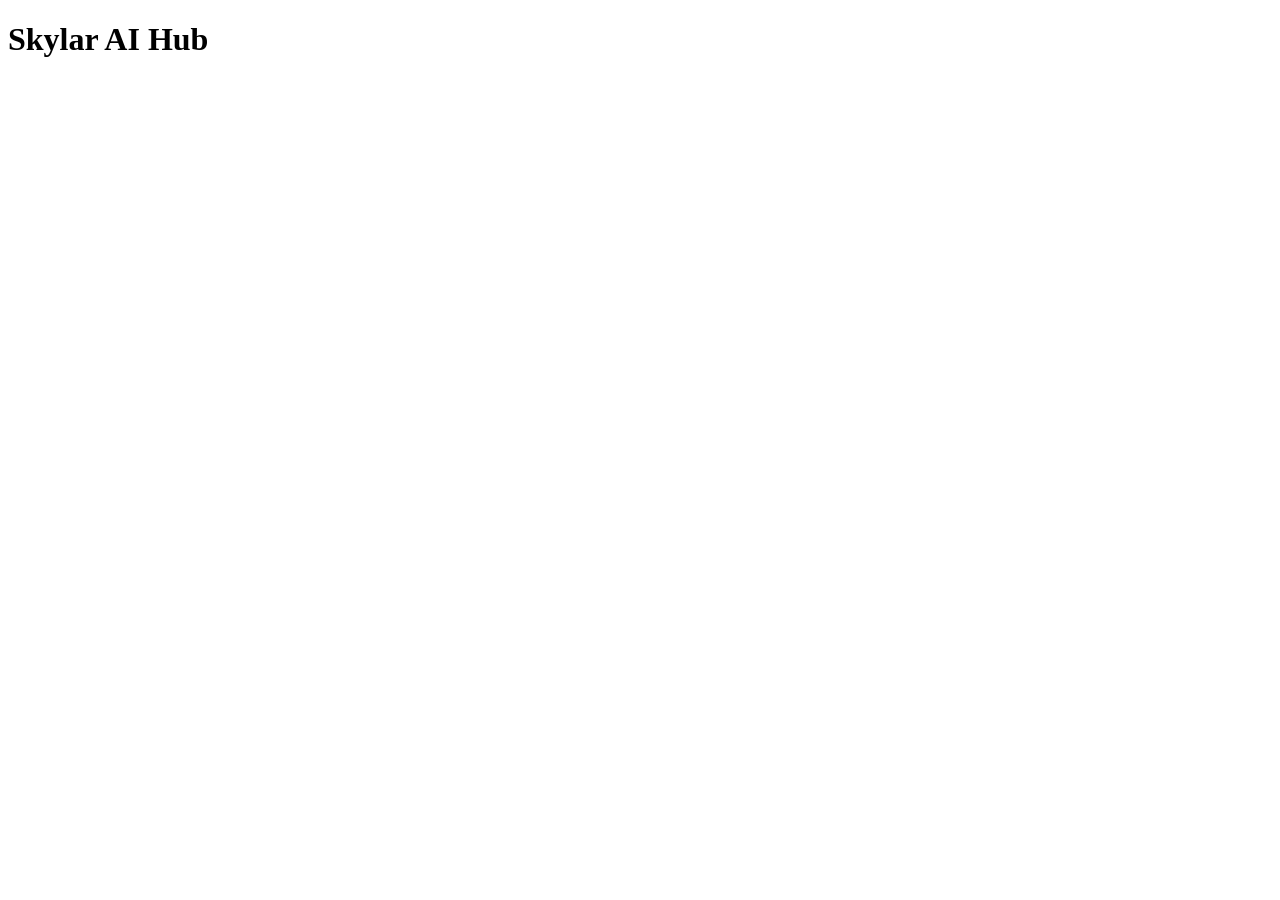
==== index.html @ 56b414a3 "Create index.html" ====
<!DOCTYPE html>
<html>
<head>
<meta charset="UTF-8">
<title>Skylar AI Hub</title>
<link rel="stylesheet" href="style.css">
</head>

<body>

<h1>Skylar AI Hub</h1>

<div id="container"></div>

<script>

fetch("sites.json")
.then(res => res.json())
.then(data => {

const container = document.getElementById("container")

const categories = {}

data.forEach(site => {

if(!categories[site.category]){
categories[site.category] = []
}

categories[site.category].push(site)

})

for(const category in categories){

const title = document.createElement("h2")
title.innerText = category
container.appendChild(title)

const grid = document.createElement("div")
grid.className="grid"

categories[category].forEach(site => {

const domain = new URL(site.url).hostname
const icon = `https://www.google.com/s2/favicons?domain=${domain}`

const card = document.createElement("div")
card.className="card"

card.innerHTML=`
<img src="${icon}">
<p>${site.name}</p>
`

card.onclick = () => window.open(site.url)

grid.appendChild(card)

})

container.appendChild(grid)

}

})

</script>

</body>
</html>
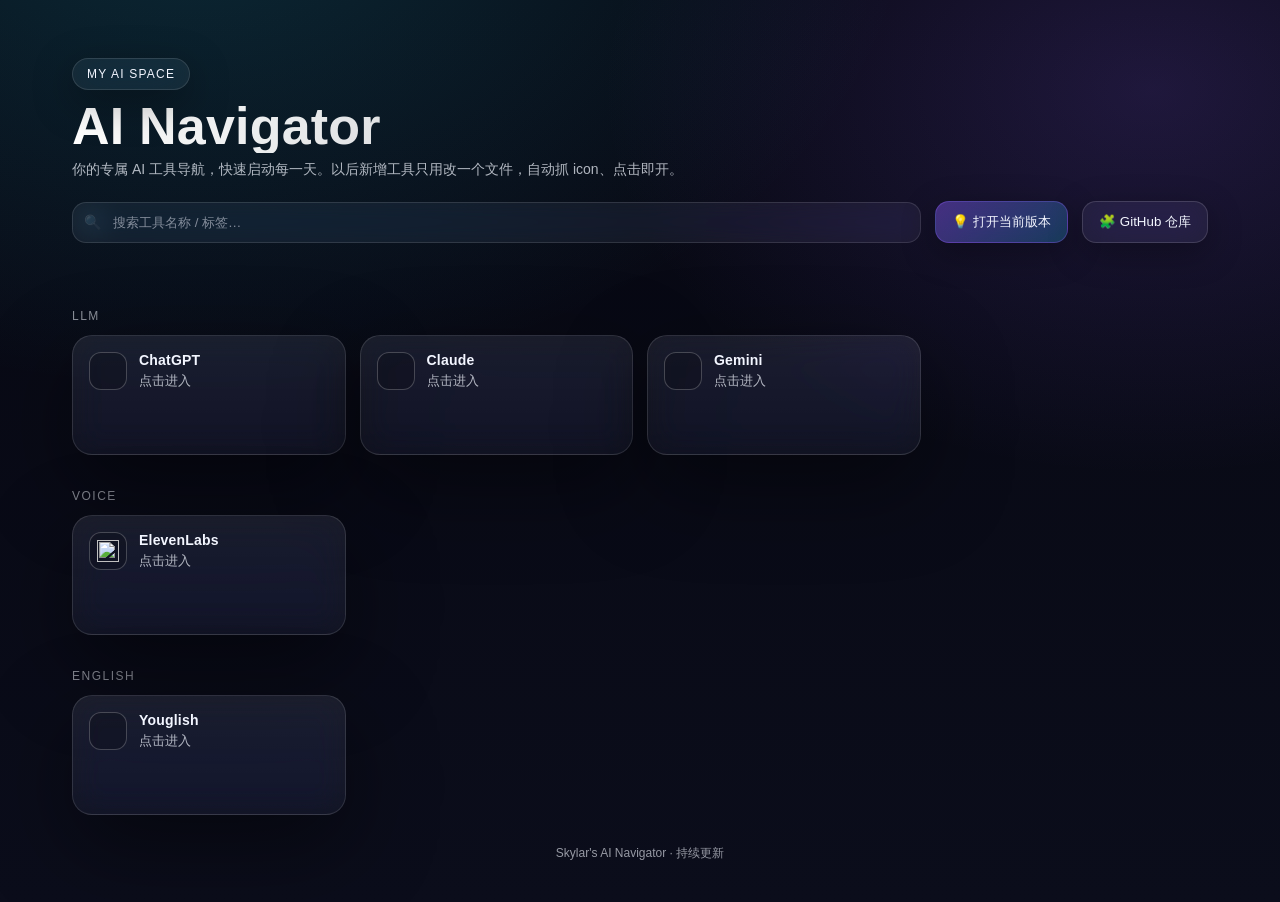
==== commit ef11dcd7: "Update index.html" ====
--- a/index.html
+++ b/index.html
@@ -1,72 +1,175 @@
 <!DOCTYPE html>
 <html>
 <head>
-<meta charset="UTF-8">
-<title>Skylar AI Hub</title>
-<link rel="stylesheet" href="style.css">
+  <meta charset="UTF-8" />
+  <meta name="viewport" content="width=device-width, initial-scale=1" />
+  <title>Skylar's AI Navigator</title>
+  <link rel="stylesheet" href="style.css" />
 </head>
 
 <body>
+<main>
+  <section class="hero">
+    <div class="pill">MY AI SPACE</div>
+    <h1>AI Navigator</h1>
+    <p class="sub">你的专属 AI 工具导航，快速启动每一天。以后新增工具只用改一个文件，自动抓 icon、点击即开。</p>
 
-<h1>Skylar AI Hub</h1>
+    <div class="toolbar">
+      <div class="searchBox">
+        <div class="icon">🔍</div>
+        <input id="search" placeholder="搜索工具名称 / 标签…" />
+      </div>
 
-<div id="container"></div>
+      <button class="btn primary" id="visitProject">💡 打开当前版本</button>
+      <button class="btn" id="githubRepo">🧩 GitHub 仓库</button>
+    </div>
+  </section>
+
+  <div id="container"></div>
+
+  <div class="footerNote">Skylar's AI Navigator · 持续更新</div>
+</main>
 
 <script>
+const PROJECT_URL = "https://ai-hub-three-theta.vercel.app";
+const REPO_URL = "https://github.com/Hayano33/ai-hub";
+
+function favicon(domain) {
+  return `https://www.google.com/s2/favicons?domain=${domain}&sz=128`;
+}
+
+function safeDesc(s){
+  return s || "点击进入";
+}
+
+function normalizeTags(tags){
+  if (Array.isArray(tags)) return tags.join(" ");
+  if (typeof tags === "string") return tags;
+  return "";
+}
+
+function lower(s){
+  return (s || "").toString().toLowerCase();
+}
+
+document.getElementById("visitProject").onclick = () => window.open(PROJECT_URL, "_blank");
+document.getElementById("githubRepo").onclick = () => window.open(REPO_URL, "_blank");
+
+function render(data) {
+  const categories = {};
+  data.forEach(site => {
+    const cat = site.category || "未分类";
+    categories[cat] = categories[cat] || [];
+    categories[cat].push(site);
+  });
+
+  const container = document.getElementById("container");
+  container.innerHTML = "";
+
+  Object.keys(categories).forEach(cat => {
+    const section = document.createElement("section");
+    section.className = "section";
+
+    const title = document.createElement("div");
+    title.className = "sectionTitle";
+    title.innerText = cat;
+
+    const grid = document.createElement("div");
+    grid.className = "grid";
+
+    categories[cat].forEach(site => {
+      const domain = new URL(site.url).hostname;
+
+      const card = document.createElement("div");
+      card.className = "card";
+
+      const top = document.createElement("div");
+      top.className = "cardHeader";
+
+      const iconWrap = document.createElement("div");
+      iconWrap.className = "iconCircle";
+
+      const img = document.createElement("img");
+      img.src = site.icon || favicon(domain);
+      img.onerror = () => {
+        img.src = favicon(domain);
+      };
+      iconWrap.appendChild(img);
+
+      const titleGroup = document.createElement("div");
+      titleGroup.className = "titleGroup";
+
+      const h = document.createElement("p");
+      h.className = "cardTitle";
+      h.innerText = site.name;
+
+      const desc = document.createElement("p");
+      desc.className = "cardDesc";
+      desc.innerText = safeDesc(site.desc);
+
+      titleGroup.appendChild(h);
+      titleGroup.appendChild(desc);
+
+      top.appendChild(iconWrap);
+      top.appendChild(titleGroup);
+
+      const badges = document.createElement("div");
+      badges.className = "badges";
+
+      const tagArr = Array.isArray(site.tags)
+        ? site.tags
+        : (site.tags ? [site.tags] : []);
+
+      tagArr.forEach(t => {
+        const b = document.createElement("span");
+        b.className = "badge";
+        b.innerText = t;
+        badges.appendChild(b);
+      });
+
+      card.appendChild(top);
+      card.appendChild(badges);
+
+      card.onclick = () => window.open(site.url, "_blank");
+
+      grid.appendChild(card);
+    });
+
+    section.appendChild(title);
+    section.appendChild(grid);
+    container.appendChild(section);
+  });
+}
 
 fetch("sites.json")
-.then(res => res.json())
-.then(data => {
+  .then(r => r.json())
+  .then(data => {
+    let allSites = data;
 
-const container = document.getElementById("container")
+    const input = document.getElementById("search");
+    input.addEventListener("input", e => {
+      const q = e.target.value.trim().toLowerCase();
+      if (!q) {
+        render(allSites);
+        return;
+      }
 
-const categories = {}
+      const filtered = allSites.filter(site => {
+        const name = lower(site.name);
+        const desc = lower(site.desc);
+        const tagsStr = lower(normalizeTags(site.tags));
+        return (
+          name.includes(q) ||
+          desc.includes(q) ||
+          tagsStr.includes(q)
+        );
+      });
 
-data.forEach(site => {
+      render(filtered);
+    });
 
-if(!categories[site.category]){
-categories[site.category] = []
-}
-
-categories[site.category].push(site)
-
-})
-
-for(const category in categories){
-
-const title = document.createElement("h2")
-title.innerText = category
-container.appendChild(title)
-
-const grid = document.createElement("div")
-grid.className="grid"
-
-categories[category].forEach(site => {
-
-const domain = new URL(site.url).hostname
-const icon = `https://www.google.com/s2/favicons?domain=${domain}`
-
-const card = document.createElement("div")
-card.className="card"
-
-card.innerHTML=`
-<img src="${icon}">
-<p>${site.name}</p>
-`
-
-card.onclick = () => window.open(site.url)
-
-grid.appendChild(card)
-
-})
-
-container.appendChild(grid)
-
-}
-
-})
-
+    render(allSites);
+  });
 </script>
-
 </body>
 </html>
--- a/style.css
+++ b/style.css
@@ -0,0 +1,226 @@
+:root{
+  --bg1:#070812;
+  --bg2:#0b0d1b;
+  --card: rgba(255,255,255,.06);
+  --card2: rgba(255,255,255,.08);
+  --stroke: rgba(255,255,255,.12);
+  --stroke2: rgba(255,255,255,.18);
+  --text:#f3f6ff;
+  --muted:rgba(243,246,255,.72);
+  --brand:#8b5cf6;
+  --brand2:#22d3ee;
+}
+
+*{box-sizing:border-box;}
+
+body{
+  margin:0;
+  font-family:-apple-system,BlinkMacSystemFont,"SF Pro Display","Segoe UI",Roboto,Helvetica,Arial,sans-serif;
+  color:var(--text);
+  background:
+    radial-gradient(1200px 800px at 15% -10%, rgba(34,211,238,.16), rgba(0,0,0,0) 60%),
+    radial-gradient(1000px 700px at 90% 10%, rgba(139,92,246,.18), rgba(0,0,0,0) 55%),
+    linear-gradient(180deg, var(--bg1), var(--bg2));
+}
+
+main{
+  max-width:1180px;
+  padding:40px 22px 28px;
+  margin:0 auto;
+}
+
+.hero{
+  margin-bottom:18px;
+  padding:18px 0 14px;
+}
+
+.hero .pill{
+  display:inline-flex;
+  align-items:center;
+  justify-content:center;
+  padding:8px 14px;
+  border-radius:999px;
+  font-size:12px;
+  letter-spacing:1.2px;
+  text-transform:uppercase;
+  color:var(--text);
+  background: rgba(255,255,255,.06);
+  border: 1px solid rgba(255,255,255,.12);
+  backdrop-filter: blur(18px) saturate(160%);
+  box-shadow: 0 12px 40px rgba(0,0,0,.35);
+}
+
+.hero h1{
+  margin:10px 0 8px;
+  font-size:52px;
+  line-height:1.02;
+  letter-spacing:0.2px;
+  background: linear-gradient(90deg, #ffffff 0%, rgba(255,255,255,.75) 55%, rgba(255,255,255,.55) 100%);
+  -webkit-background-clip: text;
+  -webkit-text-fill-color: transparent;
+}
+
+.hero .sub{
+  margin:0 0 22px;
+  font-size:14px;
+  color:var(--muted);
+  max-width: 680px;
+}
+
+.toolbar{
+  display:flex;
+  gap:14px;
+  flex-wrap:wrap;
+  align-items:center;
+  margin-bottom: 18px;
+}
+
+.searchBox{
+  flex: 1 1 420px;
+  position:relative;
+}
+
+.searchBox input{
+  width:100%;
+  background: rgba(255,255,255,.055);
+  border: 1px solid rgba(255,255,255,.12);
+  color: var(--text);
+  border-radius: 14px;
+  padding: 12px 14px 12px 40px;
+  outline:none;
+  backdrop-filter: blur(14px) saturate(160%);
+}
+
+.searchBox input::placeholder{ color: rgba(243,246,255,.50); }
+
+.searchBox .icon{
+  position:absolute;
+  left:12px;
+  top:50%;
+  transform: translateY(-50%);
+  opacity:.75;
+  font-size: 14px;
+}
+
+.btn{
+  display:inline-flex;
+  align-items:center;
+  justify-content:center;
+  gap:10px;
+  padding:11px 16px;
+  border-radius:14px;
+  border: 1px solid rgba(255,255,255,.14);
+  background: rgba(255,255,255,.06);
+  color:var(--text);
+  cursor:pointer;
+  backdrop-filter: blur(16px) saturate(160%);
+  box-shadow: 0 10px 35px rgba(0,0,0,.30);
+  transition: transform .12s ease, background .16s ease, border-color .16s ease;
+}
+
+.btn:hover{ transform: translateY(-1px); border-color: rgba(255,255,255,.22); background: rgba(255,255,255,.08); }
+.btn:active{ transform: translateY(0px) scale(.99); }
+
+.btn.primary{
+  background: linear-gradient(135deg, rgba(139,92,246,.42), rgba(34,211,238,.22));
+  border-color: rgba(139,92,246,.35);
+}
+
+.section{
+  margin: 34px 0 18px;
+}
+
+.sectionTitle{
+  margin: 0 0 12px;
+  font-size: 12px;
+  letter-spacing: 1.5px;
+  text-transform: uppercase;
+  color: rgba(243,246,255,.56);
+}
+
+.grid{
+  display:grid;
+  grid-template-columns: repeat(auto-fill, minmax(250px, 1fr));
+  gap: 14px;
+}
+
+.card{
+  position:relative;
+  border-radius: 20px;
+  padding: 16px 16px 14px;
+  border:1px solid rgba(255,255,255,.12);
+  background: linear-gradient(180deg, rgba(255,255,255,.08), rgba(255,255,255,.04));
+  backdrop-filter: blur(16px) saturate(170%);
+  box-shadow: 0 30px 90px rgba(0,0,0,.45);
+  cursor:pointer;
+  transition: transform .12s ease, border-color .16s ease, background .16s ease;
+  min-height: 120px;
+}
+
+.card:hover{ transform: translateY(-2px); border-color: rgba(255,255,255,.22); background: linear-gradient(180deg, rgba(255,255,255,.10), rgba(255,255,255,.05)); }
+.card:active{ transform: translateY(-1px) scale(.995); }
+
+.cardHeader{
+  display:flex;
+  gap:12px;
+  margin-bottom: 10px;
+}
+
+.iconCircle{
+  width: 38px; height: 38px;
+  border-radius: 12px;
+  border:1px solid rgba(255,255,255,.22);
+  background: rgba(0,0,0,.18);
+  display:flex;
+  align-items:center;
+  justify-content:center;
+  overflow:hidden;
+  flex:0 0 auto;
+}
+
+.iconCircle img{
+  width: 22px; height: 22px;
+  display:block;
+}
+
+.titleGroup{
+}
+
+.cardTitle{
+  margin:0;
+  font-weight: 800;
+  font-size: 14px;
+  letter-spacing: .2px;
+}
+
+.cardDesc{
+  margin: 4px 0 0;
+  font-size: 13px;
+  color: rgba(243,246,255,.72);
+  line-height:1.35;
+}
+
+.badges{
+  margin-top: 10px;
+  display:flex;
+  gap:8px;
+  flex-wrap:wrap;
+}
+
+.badge{
+  font-size: 11px;
+  letter-spacing: .5px;
+  border-radius: 999px;
+  padding: 6px 8px;
+  border: 1px solid rgba(255,255,255,.14);
+  background: rgba(255,255,255,.05);
+  color: rgba(243,246,255,.92);
+}
+
+.footerNote{
+  margin-top: 18px;
+  padding: 12px 0;
+  font-size: 12px;
+  color: rgba(243,246,255,.60);
+  text-align:center;
+}
